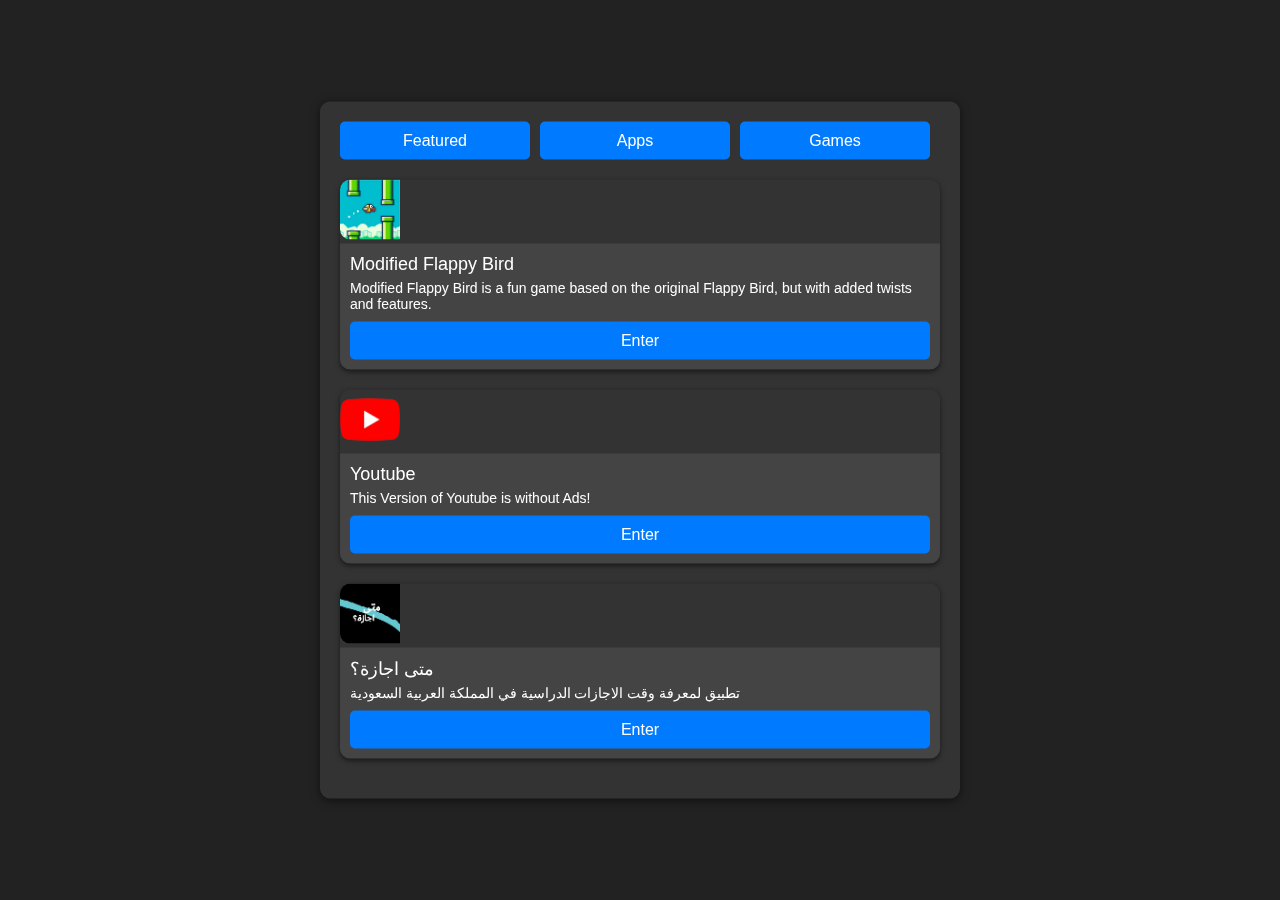
==== index.html @ 370aa003 "Add files via upload" ====
<!DOCTYPE html>
<html lang="en">
<head>
    <meta charset="UTF-8">
    <meta name="viewport" content="width=device-width, initial-scale=1.0">
    <title>My iOS Store</title>
    <link rel="manifest" href="manifest.json">
    <style>
           /* Resetting defaults */
           * {
            box-sizing: border-box;
            margin: 0;
            padding: 0;
        }

        /* Body styles */
        body {
            font-family: Arial, sans-serif;
            background-color: #222;
            color: #fff;
            padding: 20px;
            overflow-x: hidden; /* Prevent horizontal scrolling */
        }

        /* Container styles */
        .container {
            position: fixed;
            top: 50%;
            left: 50%;
            transform: translate(-50%, -50%);
            background-color: #333;
            border-radius: 10px;
            box-shadow: 0 2px 10px rgba(0, 0, 0, 0.5);
            padding: 20px;
            animation: slideIn 0.5s ease forwards;
            display: none;
            max-width: 90%; /* Limit the width for better readability on smaller screens */
        }

        @keyframes slideIn {
            from {
                opacity: 0;
                transform: translate(-50%, -100%);
            }
            to {
                opacity: 1;
                transform: translate(-50%, -50%);
            }
        }

        /* Heading styles */
        h1 {
            font-size: 24px;
            margin-bottom: 20px;
            text-align: center;
        }

        /* Paragraph styles */
        p {
            font-size: 16px;
            margin-bottom: 10px;
        }

        /* Install instructions styles */
        .install-instructions {
            margin-bottom: 20px;
            font-size: 16px;
            text-align: center;
        }

        /* Share icon styles */
        .share-icon {
            display: block;
            margin: 0 auto;
            margin-bottom: 10px;
            max-width: 80%; /* Limit the width for better readability on smaller screens */
        }

        /* Add to home screen icon styles */
        .add-to-home-icon {
            display: block;
            margin: 0 auto;
            margin-bottom: 10px;
            max-width: 80%; /* Limit the width for better readability on smaller screens */
        }

        /* Button container styles */
        .button-container {
            display: flex;
            justify-content: space-between; /* Distribute buttons evenly */
            margin-bottom: 20px; /* Add space at the bottom */
        }

        /* Button styles */
        button {
            flex: 1; /* Each button takes equal space */
            padding: 10px;
            border: none;
            background-color: #007bff;
            color: #ffffff;
            font-size: 16px;
            text-align: center;
            text-decoration: none;
            border-radius: 5px;
            cursor: pointer;
            margin-right: 10px; /* Add space between buttons */
            transition: background-color 0.3s ease;
        }

        /* Button hover effect */
        button:hover {
            background-color: #0056b3;
        }

        /* Application list styles */
        .app-list {
            margin-top: 20px;
        }

        /* Individual application styles */
        .app {
            width: 100%;
            margin-bottom: 20px;
            border-radius: 10px;
            overflow: hidden;
            box-shadow: 0 2px 5px rgba(0, 0, 0, 0.5);
            display: none;
        }

        /* Application image styles */
        .app img {
            width: 60px; /* Reduce image size for better fit on smaller screens */
            height: 60px; /* Reduce image size for better fit on smaller screens */
            border-top-left-radius: 10px;
            border-bottom-left-radius: 10px;
            object-fit: cover;
            margin-right: 10px; /* Reduce margin for better fit on smaller screens */
        }

        /* Application content styles */
        .app-content {
            padding: 10px;
            background-color: #444;
        }

        /* Application title styles */
        .app-title {
            font-size: 18px;
            margin-bottom: 5px;
        }

        /* Application description styles */
        .app-description {
            font-size: 14px;
            margin-bottom: 10px;
        }

        /* Enter button styles */
        .enter-button {
            display: block;
            width: 100%;
            padding: 10px;
            border: none;
            background-color: #007bff;
            color: #ffffff;
            font-size: 16px;
            text-align: center;
            text-decoration: none;
            border-radius: 5px;
            cursor: pointer;
        }

        /* Enter button hover effect */
        .enter-button:hover {
            background-color: #0056b3;
        }

        /* Close button styles */
        .close-button {
            position: absolute;
            top: 10px;
            right: 10px;
            padding: 5px;
            background-color: transparent;
            border: none;
            cursor: pointer;
            color: #fff;
            font-size: 20px;
        }

        /* Never show again checkbox styles */
        .never-show-again {
            margin-top: 10px;
            font-size: 14px;
        }

        /* Fade-in animation */
        .fade-in {
            animation: fadeIn 0.5s ease forwards;
        }

        @keyframes fadeIn {
            from {
                opacity: 0;
            }
            to {
                opacity: 1;
            }
        }
    </style>
</head>
<body>
    <div class="container" id="appMenu" style="display: none;">
        <div class="button-container">
            <button id="featuredButton">Featured</button> <!-- Featured button -->
            <button id="appsButton">Apps</button> <!-- Apps button -->
            <button id="gamesButton">Games</button> <!-- Games button -->
        </div>

        <div class="app-list" id="appList">
            <!-- Featured apps initially displayed -->
            <div class="app" id="flappyBirdApp" style="display: none;">
                <img src="flappy-bird.jpg" alt="App 1">
                <div class="app-content">
                    <div class="app-title">Modified Flappy Bird</div>
                    <div class="app-description">Modified Flappy Bird is a fun game based on the original Flappy Bird, but with added twists and features.</div>
                    <a href="ios-games/flappy-bird.html" class="enter-button">Enter</a>
                </div>   
            </div>
            <div class="app" id="youtubeApp" style="display: none;">
                <img src="youtube.png" alt="App 2">
                <div class="app-content">
                    <div class="app-title">Youtube</div>
                    <div class="app-description">This Version of Youtube is without Ads!</div>
                    <a href="ios-apps/yt.html" class="enter-button">Enter</a>
                </div>
            </div>
            <!-- New app section -->
            <div class="app" id="whenvaction" style="display: none;">
                <img src="whenvaction.png" alt="App 3">
                <div class="app-content">
                    <div class="app-title">متى اجازة؟</div>
                    <div class="app-description">تطبيق لمعرفة وقت الاجازات الدراسية في المملكة العربية السعودية</div>
                    <a href="ios-apps/whenisvaction.html" class="enter-button">Enter</a>
                </div>
            </div>
            <div class="app" id="jawaboraskt" style="display: none;">
                <img src="b56d42fb528ee5fd.png" alt="App 4">
                <div class="app-content">
                    <div class="app-title">لعبة جاوب او سكت</div>
                    <div class="app-description">"جاوب أو اسكت" هي لعبة بين فريقين، حيث يجيب كل فريق على الأسئلة ويكسب نقاطًا للإجابات الصحيحة.
                    </div>
                    <a href="ios-games/test.html" class="enter-button">Enter</a>
                </div>
            </div>
        </div>
    </div>

    <script>
        document.addEventListener('DOMContentLoaded', function() {
            // Display featured apps initially
            document.getElementById('appMenu').style.display = 'block';
            document.getElementById('flappyBirdApp').style.display = 'block';
            document.getElementById('youtubeApp').style.display = 'block';
            document.getElementById('whenvaction').style.display = 'block';
            document.getElementById('jawaboraskt').style.display = 'none';
        });

        // Feature button event listener
        document.getElementById('featuredButton').addEventListener('click', function() {
            // Show the featured apps
            document.getElementById('flappyBirdApp').style.display = 'block';
            document.getElementById('youtubeApp').style.display = 'block';
            document.getElementById('whenvaction').style.display = 'block'; // Hide new app
            document.getElementById('jawaboraskt').style.display = 'none'; // Hide new app
        });

        // Apps button event listener
        document.getElementById('appsButton').addEventListener('click', function() {
            // Hide games and show apps
            document.getElementById('flappyBirdApp').style.display = 'none';
            document.getElementById('youtubeApp').style.display = 'block';
            document.getElementById('whenvaction').style.display = 'block'; // Show new app
            document.getElementById('jawaboraskt').style.display = 'none'; 
        });

        // Games button event listener
        document.getElementById('gamesButton').addEventListener('click', function() {
            // Hide apps and show games
            document.getElementById('flappyBirdApp').style.display = 'block';
            document.getElementById('jawaboraskt').style.display = 'block'; 
            document.getElementById('youtubeApp').style.display = 'none';
            document.getElementById('whenvaction').style.display = 'none'; // Hide new app
        });
    </script>
</body>
</html>
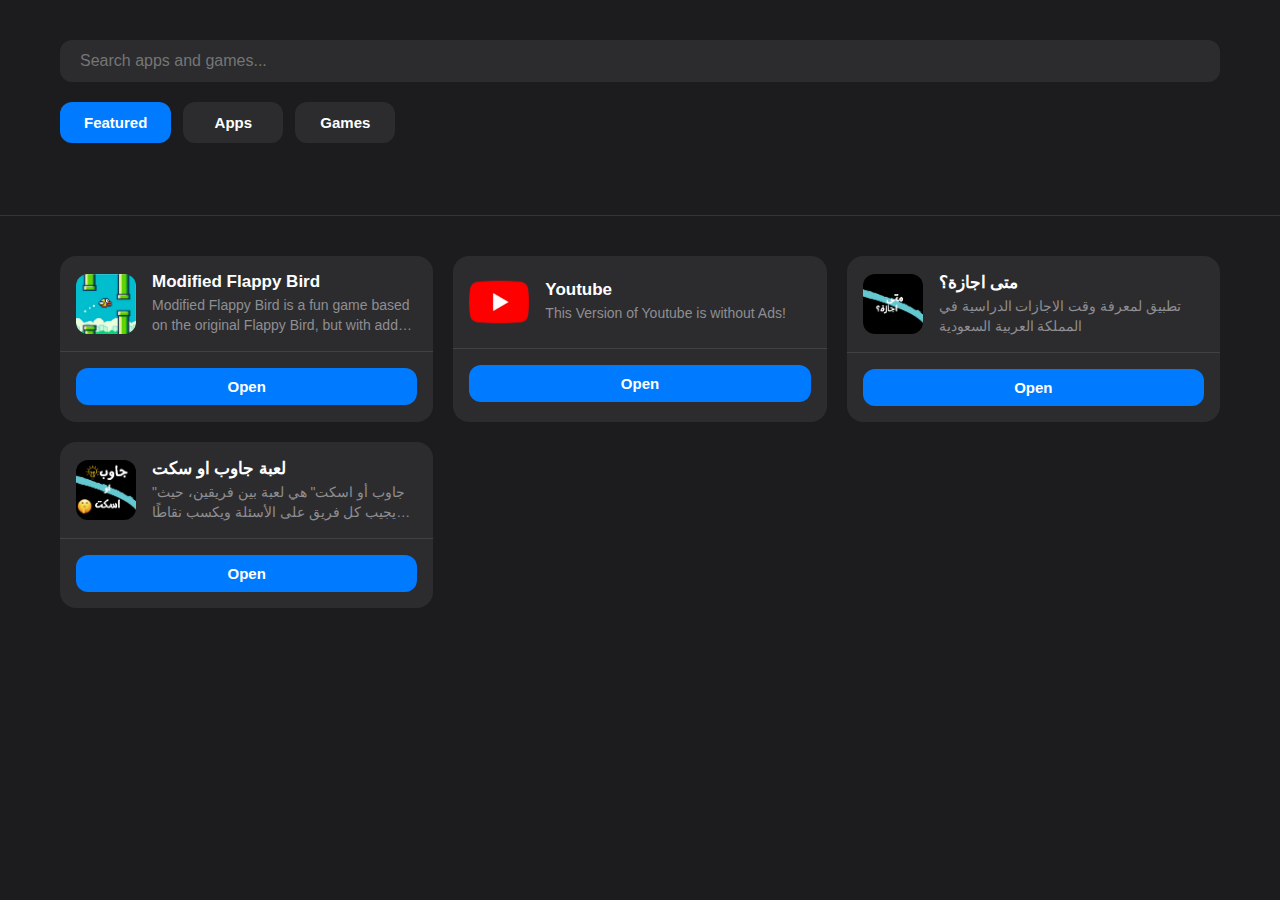
==== commit 67c7784c: "Update index.html" ====
--- a/index.html
+++ b/index.html
@@ -3,294 +3,298 @@
 <head>
     <meta charset="UTF-8">
     <meta name="viewport" content="width=device-width, initial-scale=1.0">
-    <title>My iOS Store</title>
+    <title>iOS Store</title>
     <link rel="manifest" href="manifest.json">
     <style>
-           /* Resetting defaults */
-           * {
+        :root {
+            --primary-color: #007AFF;
+            --secondary-color: #5856D6;
+            --background-dark: #1C1C1E;
+            --card-background: #2C2C2E;
+            --text-primary: #FFFFFF;
+            --text-secondary: #8E8E93;
+            --success-color: #34C759;
+            --danger-color: #FF3B30;
+        }
+
+        * {
             box-sizing: border-box;
             margin: 0;
             padding: 0;
-        }
-
-        /* Body styles */
+            -webkit-font-smoothing: antialiased;
+            -moz-osx-font-smoothing: grayscale;
+        }
+
         body {
-            font-family: Arial, sans-serif;
-            background-color: #222;
-            color: #fff;
+            font-family: -apple-system, BlinkMacSystemFont, 'Segoe UI', Roboto, Oxygen, Ubuntu, Cantarell, sans-serif;
+            background-color: var(--background-dark);
+            color: var(--text-primary);
+            min-height: 100vh;
+        }
+
+        .container {
+            max-width: 1200px;
+            margin: 0 auto;
             padding: 20px;
-            overflow-x: hidden; /* Prevent horizontal scrolling */
-        }
-
-        /* Container styles */
-        .container {
-            position: fixed;
-            top: 50%;
-            left: 50%;
-            transform: translate(-50%, -50%);
-            background-color: #333;
-            border-radius: 10px;
-            box-shadow: 0 2px 10px rgba(0, 0, 0, 0.5);
-            padding: 20px;
-            animation: slideIn 0.5s ease forwards;
-            display: none;
-            max-width: 90%; /* Limit the width for better readability on smaller screens */
-        }
-
-        @keyframes slideIn {
-            from {
-                opacity: 0;
-                transform: translate(-50%, -100%);
-            }
-            to {
-                opacity: 1;
-                transform: translate(-50%, -50%);
-            }
-        }
-
-        /* Heading styles */
-        h1 {
-            font-size: 24px;
-            margin-bottom: 20px;
-            text-align: center;
-        }
-
-        /* Paragraph styles */
-        p {
-            font-size: 16px;
-            margin-bottom: 10px;
-        }
-
-        /* Install instructions styles */
-        .install-instructions {
-            margin-bottom: 20px;
-            font-size: 16px;
-            text-align: center;
-        }
-
-        /* Share icon styles */
-        .share-icon {
-            display: block;
-            margin: 0 auto;
-            margin-bottom: 10px;
-            max-width: 80%; /* Limit the width for better readability on smaller screens */
-        }
-
-        /* Add to home screen icon styles */
-        .add-to-home-icon {
-            display: block;
-            margin: 0 auto;
-            margin-bottom: 10px;
-            max-width: 80%; /* Limit the width for better readability on smaller screens */
-        }
-
-        /* Button container styles */
-        .button-container {
+        }
+
+        .header {
+            padding: 20px 0;
+            position: sticky;
+            top: 0;
+            background-color: var(--background-dark);
+            z-index: 100;
+            backdrop-filter: blur(10px);
+            border-bottom: 1px solid rgba(255, 255, 255, 0.1);
+        }
+
+        .nav-buttons {
             display: flex;
-            justify-content: space-between; /* Distribute buttons evenly */
-            margin-bottom: 20px; /* Add space at the bottom */
-        }
-
-        /* Button styles */
-        button {
-            flex: 1; /* Each button takes equal space */
-            padding: 10px;
+            gap: 12px;
+            margin-bottom: 24px;
+            overflow-x: auto;
+            padding-bottom: 8px;
+            -webkit-overflow-scrolling: touch;
+        }
+
+        .nav-button {
+            background-color: var(--card-background);
+            color: var(--text-primary);
             border: none;
-            background-color: #007bff;
-            color: #ffffff;
-            font-size: 16px;
-            text-align: center;
-            text-decoration: none;
-            border-radius: 5px;
+            padding: 12px 24px;
+            border-radius: 12px;
+            font-size: 15px;
+            font-weight: 600;
             cursor: pointer;
-            margin-right: 10px; /* Add space between buttons */
-            transition: background-color 0.3s ease;
-        }
-
-        /* Button hover effect */
-        button:hover {
-            background-color: #0056b3;
-        }
-
-        /* Application list styles */
-        .app-list {
-            margin-top: 20px;
-        }
-
-        /* Individual application styles */
-        .app {
-            width: 100%;
-            margin-bottom: 20px;
-            border-radius: 10px;
+            transition: all 0.3s ease;
+            white-space: nowrap;
+            min-width: 100px;
+        }
+
+        .nav-button.active {
+            background-color: var(--primary-color);
+        }
+
+        .nav-button:hover:not(.active) {
+            background-color: rgba(255, 255, 255, 0.1);
+        }
+
+        .app-grid {
+            display: grid;
+            grid-template-columns: repeat(auto-fill, minmax(280px, 1fr));
+            gap: 20px;
+            padding: 20px 0;
+        }
+
+        .app-card {
+            background-color: var(--card-background);
+            border-radius: 16px;
             overflow: hidden;
-            box-shadow: 0 2px 5px rgba(0, 0, 0, 0.5);
-            display: none;
-        }
-
-        /* Application image styles */
-        .app img {
-            width: 60px; /* Reduce image size for better fit on smaller screens */
-            height: 60px; /* Reduce image size for better fit on smaller screens */
-            border-top-left-radius: 10px;
-            border-bottom-left-radius: 10px;
+            transition: transform 0.3s ease;
+            animation: fadeIn 0.5s ease forwards;
+        }
+
+        .app-card:hover {
+            transform: translateY(-4px);
+        }
+
+        .app-header {
+            display: flex;
+            align-items: center;
+            padding: 16px;
+            gap: 16px;
+        }
+
+        .app-icon {
+            width: 60px;
+            height: 60px;
+            border-radius: 12px;
             object-fit: cover;
-            margin-right: 10px; /* Reduce margin for better fit on smaller screens */
-        }
-
-        /* Application content styles */
-        .app-content {
-            padding: 10px;
-            background-color: #444;
-        }
-
-        /* Application title styles */
+        }
+
+        .app-info {
+            flex: 1;
+        }
+
         .app-title {
-            font-size: 18px;
-            margin-bottom: 5px;
-        }
-
-        /* Application description styles */
+            font-size: 17px;
+            font-weight: 600;
+            margin-bottom: 4px;
+        }
+
         .app-description {
             font-size: 14px;
-            margin-bottom: 10px;
-        }
-
-        /* Enter button styles */
+            color: var(--text-secondary);
+            line-height: 1.4;
+            display: -webkit-box;
+            -webkit-line-clamp: 2;
+            -webkit-box-orient: vertical;
+            overflow: hidden;
+        }
+
+        .app-footer {
+            padding: 16px;
+            border-top: 1px solid rgba(255, 255, 255, 0.1);
+        }
+
         .enter-button {
-            display: block;
+            display: inline-block;
+            background-color: var(--primary-color);
+            color: var(--text-primary);
+            padding: 10px 20px;
+            border-radius: 12px;
+            text-decoration: none;
+            font-weight: 600;
+            font-size: 15px;
+            transition: background-color 0.3s ease;
+            text-align: center;
             width: 100%;
-            padding: 10px;
+        }
+
+        .enter-button:hover {
+            background-color: var(--secondary-color);
+        }
+
+        .search-bar {
+            width: 100%;
+            padding: 12px 20px;
+            border-radius: 12px;
             border: none;
-            background-color: #007bff;
-            color: #ffffff;
+            background-color: var(--card-background);
+            color: var(--text-primary);
             font-size: 16px;
-            text-align: center;
-            text-decoration: none;
-            border-radius: 5px;
-            cursor: pointer;
-        }
-
-        /* Enter button hover effect */
-        .enter-button:hover {
-            background-color: #0056b3;
-        }
-
-        /* Close button styles */
-        .close-button {
-            position: absolute;
-            top: 10px;
-            right: 10px;
-            padding: 5px;
-            background-color: transparent;
-            border: none;
-            cursor: pointer;
-            color: #fff;
-            font-size: 20px;
-        }
-
-        /* Never show again checkbox styles */
-        .never-show-again {
-            margin-top: 10px;
-            font-size: 14px;
-        }
-
-        /* Fade-in animation */
-        .fade-in {
-            animation: fadeIn 0.5s ease forwards;
+            margin-bottom: 20px;
+        }
+
+        .search-bar:focus {
+            outline: 2px solid var(--primary-color);
         }
 
         @keyframes fadeIn {
-            from {
-                opacity: 0;
+            from { opacity: 0; transform: translateY(20px); }
+            to { opacity: 1; transform: translateY(0); }
+        }
+
+        @media (max-width: 768px) {
+            .container {
+                padding: 12px;
             }
-            to {
-                opacity: 1;
+
+            .app-grid {
+                grid-template-columns: 1fr;
+            }
+
+            .nav-buttons {
+                padding-bottom: 4px;
             }
         }
     </style>
 </head>
 <body>
-    <div class="container" id="appMenu" style="display: none;">
-        <div class="button-container">
-            <button id="featuredButton">Featured</button> <!-- Featured button -->
-            <button id="appsButton">Apps</button> <!-- Apps button -->
-            <button id="gamesButton">Games</button> <!-- Games button -->
-        </div>
-
-        <div class="app-list" id="appList">
-            <!-- Featured apps initially displayed -->
-            <div class="app" id="flappyBirdApp" style="display: none;">
-                <img src="flappy-bird.jpg" alt="App 1">
-                <div class="app-content">
-                    <div class="app-title">Modified Flappy Bird</div>
-                    <div class="app-description">Modified Flappy Bird is a fun game based on the original Flappy Bird, but with added twists and features.</div>
-                    <a href="ios-games/flappy-bird.html" class="enter-button">Enter</a>
-                </div>   
-            </div>
-            <div class="app" id="youtubeApp" style="display: none;">
-                <img src="youtube.png" alt="App 2">
-                <div class="app-content">
-                    <div class="app-title">Youtube</div>
-                    <div class="app-description">This Version of Youtube is without Ads!</div>
-                    <a href="ios-apps/yt.html" class="enter-button">Enter</a>
-                </div>
-            </div>
-            <!-- New app section -->
-            <div class="app" id="whenvaction" style="display: none;">
-                <img src="whenvaction.png" alt="App 3">
-                <div class="app-content">
-                    <div class="app-title">متى اجازة؟</div>
-                    <div class="app-description">تطبيق لمعرفة وقت الاجازات الدراسية في المملكة العربية السعودية</div>
-                    <a href="ios-apps/whenisvaction.html" class="enter-button">Enter</a>
-                </div>
-            </div>
-            <div class="app" id="jawaboraskt" style="display: none;">
-                <img src="b56d42fb528ee5fd.png" alt="App 4">
-                <div class="app-content">
-                    <div class="app-title">لعبة جاوب او سكت</div>
-                    <div class="app-description">"جاوب أو اسكت" هي لعبة بين فريقين، حيث يجيب كل فريق على الأسئلة ويكسب نقاطًا للإجابات الصحيحة.
-                    </div>
-                    <a href="ios-games/test.html" class="enter-button">Enter</a>
-                </div>
+    <div class="header">
+        <div class="container">
+            <input type="search" class="search-bar" placeholder="Search apps and games..." id="searchInput">
+            <div class="nav-buttons">
+                <button class="nav-button active" data-category="featured">Featured</button>
+                <button class="nav-button" data-category="apps">Apps</button>
+                <button class="nav-button" data-category="games">Games</button>
             </div>
         </div>
     </div>
 
+    <main class="container">
+        <div class="app-grid" id="appGrid">
+            <!-- Apps will be dynamically inserted here -->
+        </div>
+    </main>
+
     <script>
-        document.addEventListener('DOMContentLoaded', function() {
-            // Display featured apps initially
-            document.getElementById('appMenu').style.display = 'block';
-            document.getElementById('flappyBirdApp').style.display = 'block';
-            document.getElementById('youtubeApp').style.display = 'block';
-            document.getElementById('whenvaction').style.display = 'block';
-            document.getElementById('jawaboraskt').style.display = 'none';
+        const apps = [
+            {
+                id: 'flappyBird',
+                title: 'Modified Flappy Bird',
+                description: 'Modified Flappy Bird is a fun game based on the original Flappy Bird, but with added twists and features.',
+                image: 'flappy-bird.jpg',
+                url: 'ios-games/flappy-bird.html',
+                category: ['featured', 'games']
+            },
+            {
+                id: 'youtube',
+                title: 'Youtube',
+                description: 'This Version of Youtube is without Ads!',
+                image: 'youtube.png',
+                url: 'ios-apps/yt.html',
+                category: ['featured', 'apps']
+            },
+            {
+                id: 'whenvaction',
+                title: 'متى اجازة؟',
+                description: 'تطبيق لمعرفة وقت الاجازات الدراسية في المملكة العربية السعودية',
+                image: 'whenvaction.png',
+                url: 'ios-apps/whenisvaction.html',
+                category: ['featured', 'apps']
+            },
+            {
+                id: 'jawaboraskt',
+                title: 'لعبة جاوب او سكت',
+                description: '"جاوب أو اسكت" هي لعبة بين فريقين، حيث يجيب كل فريق على الأسئلة ويكسب نقاطًا للإجابات الصحيحة.',
+                image: 'b56d42fb528ee5fd.png',
+                url: 'ios-games/test.html',
+                category: ['games']
+            }
+        ];
+
+        function createAppCard(app) {
+            return `
+                <div class="app-card" data-id="${app.id}">
+                    <div class="app-header">
+                        <img src="${app.image}" alt="${app.title}" class="app-icon">
+                        <div class="app-info">
+                            <h2 class="app-title">${app.title}</h2>
+                            <p class="app-description">${app.description}</p>
+                        </div>
+                    </div>
+                    <div class="app-footer">
+                        <a href="${app.url}" class="enter-button">Open</a>
+                    </div>
+                </div>
+            `;
+        }
+
+        function filterApps(category, searchQuery = '') {
+            const appGrid = document.getElementById('appGrid');
+            appGrid.innerHTML = '';
+
+            const filteredApps = apps.filter(app => {
+                const matchesCategory = category === 'featured' ? true : app.category.includes(category);
+                const matchesSearch = searchQuery === '' || 
+                    app.title.toLowerCase().includes(searchQuery.toLowerCase()) || 
+                    app.description.toLowerCase().includes(searchQuery.toLowerCase());
+                return matchesCategory && matchesSearch;
+            });
+
+            filteredApps.forEach(app => {
+                appGrid.innerHTML += createAppCard(app);
+            });
+        }
+
+        // Event Listeners
+        document.querySelectorAll('.nav-button').forEach(button => {
+            button.addEventListener('click', () => {
+                document.querySelectorAll('.nav-button').forEach(btn => btn.classList.remove('active'));
+                button.classList.add('active');
+                filterApps(button.dataset.category, document.getElementById('searchInput').value);
+            });
         });
 
-        // Feature button event listener
-        document.getElementById('featuredButton').addEventListener('click', function() {
-            // Show the featured apps
-            document.getElementById('flappyBirdApp').style.display = 'block';
-            document.getElementById('youtubeApp').style.display = 'block';
-            document.getElementById('whenvaction').style.display = 'block'; // Hide new app
-            document.getElementById('jawaboraskt').style.display = 'none'; // Hide new app
+        document.getElementById('searchInput').addEventListener('input', (e) => {
+            const activeCategory = document.querySelector('.nav-button.active').dataset.category;
+            filterApps(activeCategory, e.target.value);
         });
 
-        // Apps button event listener
-        document.getElementById('appsButton').addEventListener('click', function() {
-            // Hide games and show apps
-            document.getElementById('flappyBirdApp').style.display = 'none';
-            document.getElementById('youtubeApp').style.display = 'block';
-            document.getElementById('whenvaction').style.display = 'block'; // Show new app
-            document.getElementById('jawaboraskt').style.display = 'none'; 
-        });
-
-        // Games button event listener
-        document.getElementById('gamesButton').addEventListener('click', function() {
-            // Hide apps and show games
-            document.getElementById('flappyBirdApp').style.display = 'block';
-            document.getElementById('jawaboraskt').style.display = 'block'; 
-            document.getElementById('youtubeApp').style.display = 'none';
-            document.getElementById('whenvaction').style.display = 'none'; // Hide new app
+        // Initial load
+        document.addEventListener('DOMContentLoaded', () => {
+            filterApps('featured');
         });
     </script>
 </body>
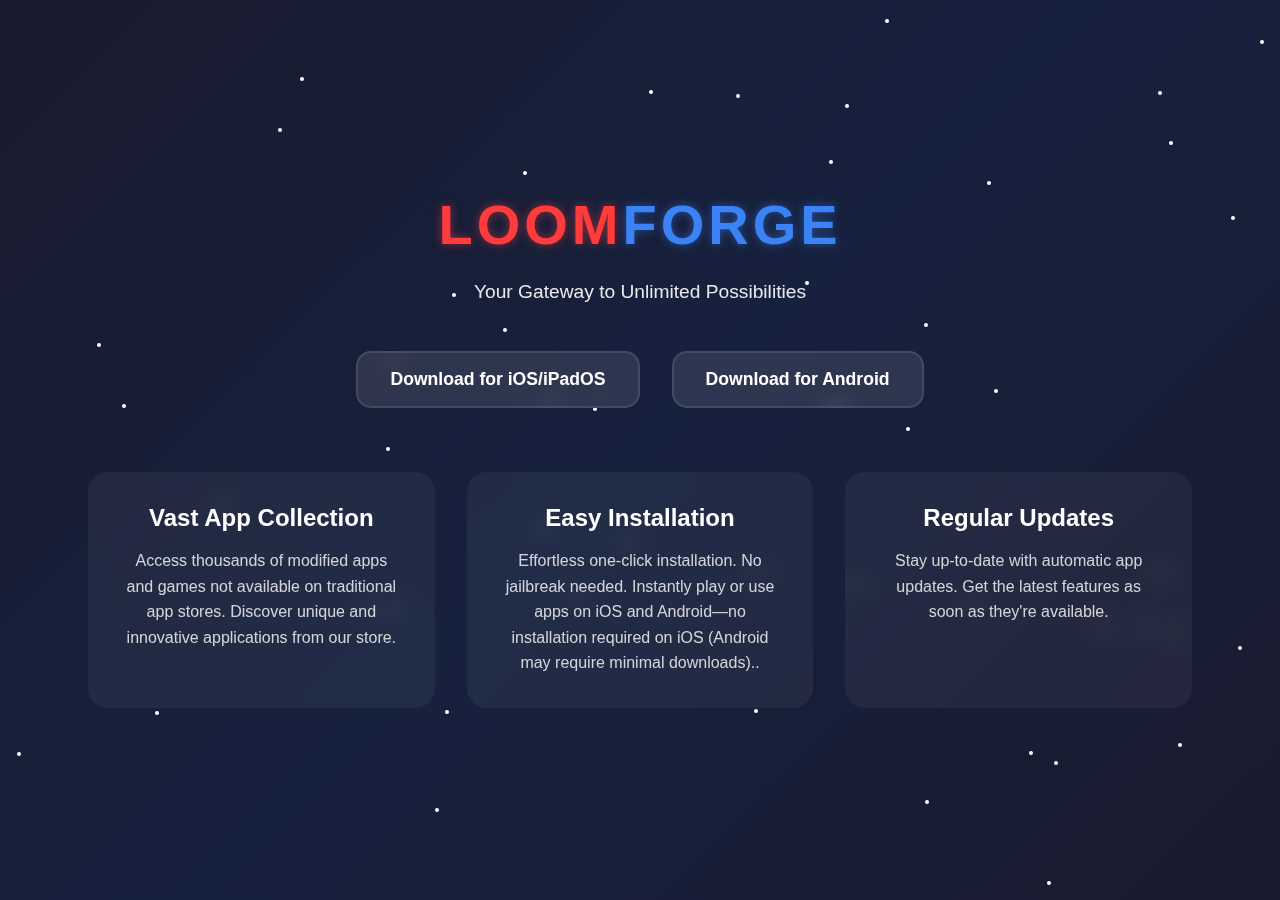
==== commit daa80d21: "Release Of LoomForge Kind of" ====
--- a/index.html
+++ b/index.html
@@ -3,299 +3,328 @@
 <head>
     <meta charset="UTF-8">
     <meta name="viewport" content="width=device-width, initial-scale=1.0">
-    <title>iOS Store</title>
-    <link rel="manifest" href="manifest.json">
+    <title>LOOMFORGE</title>
+    <link href="https://cdnjs.cloudflare.com/ajax/libs/animate.css/4.1.1/animate.min.css" rel="stylesheet">
     <style>
-        :root {
-            --primary-color: #007AFF;
-            --secondary-color: #5856D6;
-            --background-dark: #1C1C1E;
-            --card-background: #2C2C2E;
-            --text-primary: #FFFFFF;
-            --text-secondary: #8E8E93;
-            --success-color: #34C759;
-            --danger-color: #FF3B30;
-        }
-
         * {
-            box-sizing: border-box;
             margin: 0;
             padding: 0;
-            -webkit-font-smoothing: antialiased;
-            -moz-osx-font-smoothing: grayscale;
+            box-sizing: border-box;
+            font-family: -apple-system, BlinkMacSystemFont, 'Segoe UI', Roboto, Oxygen, Ubuntu, Cantarell, sans-serif;
         }
 
         body {
-            font-family: -apple-system, BlinkMacSystemFont, 'Segoe UI', Roboto, Oxygen, Ubuntu, Cantarell, sans-serif;
-            background-color: var(--background-dark);
-            color: var(--text-primary);
             min-height: 100vh;
+            background: linear-gradient(135deg, #1a1a2e, #16213e, #1a1a2e);
+            display: flex;
+            justify-content: center;
+            align-items: center;
+            overflow-x: hidden;
+            padding: 2rem 0;
         }
 
         .container {
+            text-align: center;
+            padding: 2rem;
+            position: relative;
             max-width: 1200px;
             margin: 0 auto;
-            padding: 20px;
-        }
-
-        .header {
-            padding: 20px 0;
-            position: sticky;
-            top: 0;
-            background-color: var(--background-dark);
-            z-index: 100;
-            backdrop-filter: blur(10px);
-            border-bottom: 1px solid rgba(255, 255, 255, 0.1);
-        }
-
-        .nav-buttons {
+        }
+
+        .logo {
+            font-size: 3.5rem;
+            font-weight: 800;
+            margin-bottom: 1.5rem;
+            text-transform: uppercase;
+            letter-spacing: 4px;
+        }
+
+        .logo-loom {
+            color: #ff3b3b;
+            text-shadow: 0 0 10px rgba(255, 59, 59, 0.5);
+        }
+
+        .logo-forge {
+            color: #3b82f6;
+            text-shadow: 0 0 10px rgba(59, 130, 246, 0.5);
+        }
+
+        .tagline {
+            color: #fff;
+            font-size: 1.2rem;
+            margin-bottom: 3rem;
+            opacity: 0.9;
+        }
+
+        .buttons {
             display: flex;
-            gap: 12px;
-            margin-bottom: 24px;
-            overflow-x: auto;
-            padding-bottom: 8px;
-            -webkit-overflow-scrolling: touch;
-        }
-
-        .nav-button {
-            background-color: var(--card-background);
-            color: var(--text-primary);
-            border: none;
-            padding: 12px 24px;
-            border-radius: 12px;
-            font-size: 15px;
+            gap: 2rem;
+            justify-content: center;
+            flex-wrap: wrap;
+            margin-bottom: 4rem;
+        }
+
+        .download-btn {
+            padding: 1rem 2rem;
+            font-size: 1.1rem;
             font-weight: 600;
+            color: #fff;
+            background: rgba(255, 255, 255, 0.1);
+            border: 2px solid rgba(255, 255, 255, 0.1);
+            border-radius: 15px;
             cursor: pointer;
             transition: all 0.3s ease;
-            white-space: nowrap;
-            min-width: 100px;
-        }
-
-        .nav-button.active {
-            background-color: var(--primary-color);
-        }
-
-        .nav-button:hover:not(.active) {
-            background-color: rgba(255, 255, 255, 0.1);
-        }
-
-        .app-grid {
+            backdrop-filter: blur(10px);
+            text-decoration: none;
+            position: relative;
+            overflow: hidden;
+        }
+
+        .download-btn:hover {
+            background: rgba(255, 255, 255, 0.2);
+            transform: translateY(-5px);
+            box-shadow: 0 10px 20px rgba(0, 0, 0, 0.2);
+        }
+
+        .download-btn::before {
+            content: '';
+            position: absolute;
+            top: 0;
+            left: -100%;
+            width: 100%;
+            height: 100%;
+            background: linear-gradient(
+                90deg,
+                transparent,
+                rgba(255, 255, 255, 0.2),
+                transparent
+            );
+            transition: 0.5s;
+        }
+
+        .download-btn:hover::before {
+            left: 100%;
+        }
+
+        .features {
             display: grid;
-            grid-template-columns: repeat(auto-fill, minmax(280px, 1fr));
-            gap: 20px;
-            padding: 20px 0;
-        }
-
-        .app-card {
-            background-color: var(--card-background);
-            border-radius: 16px;
+            grid-template-columns: repeat(auto-fit, minmax(300px, 1fr));
+            gap: 2rem;
+            margin-top: 4rem;
+            padding: 0 1rem;
+        }
+
+        .feature {
+            background: rgba(255, 255, 255, 0.05);
+            padding: 2rem;
+            border-radius: 20px;
+            backdrop-filter: blur(10px);
+            color: #fff;
+            transition: transform 0.3s ease;
+        }
+
+        .feature:hover {
+            transform: translateY(-10px);
+        }
+
+        .feature h3 {
+            color: #fff;
+            margin-bottom: 1rem;
+            font-size: 1.5rem;
+        }
+
+        .feature p {
+            color: rgba(255, 255, 255, 0.8);
+            line-height: 1.6;
+        }
+
+        .screenshots {
+            display: flex;
+            gap: 2rem;
+            justify-content: center;
+            margin-top: 4rem;
+            flex-wrap: wrap;
+        }
+
+        .screenshot {
+            width: 300px;
+            height: 600px;
+            background: rgba(255, 255, 255, 0.1);
+            border-radius: 30px;
             overflow: hidden;
-            transition: transform 0.3s ease;
-            animation: fadeIn 0.5s ease forwards;
-        }
-
-        .app-card:hover {
-            transform: translateY(-4px);
-        }
-
-        .app-header {
-            display: flex;
-            align-items: center;
-            padding: 16px;
-            gap: 16px;
-        }
-
-        .app-icon {
-            width: 60px;
-            height: 60px;
-            border-radius: 12px;
+            position: relative;
+        }
+
+        .screenshot img {
+            width: 100%;
+            height: 100%;
             object-fit: cover;
         }
 
-        .app-info {
-            flex: 1;
-        }
-
-        .app-title {
-            font-size: 17px;
-            font-weight: 600;
-            margin-bottom: 4px;
-        }
-
-        .app-description {
-            font-size: 14px;
-            color: var(--text-secondary);
-            line-height: 1.4;
-            display: -webkit-box;
-            -webkit-line-clamp: 2;
-            -webkit-box-orient: vertical;
-            overflow: hidden;
-        }
-
-        .app-footer {
-            padding: 16px;
-            border-top: 1px solid rgba(255, 255, 255, 0.1);
-        }
-
-        .enter-button {
-            display: inline-block;
-            background-color: var(--primary-color);
-            color: var(--text-primary);
-            padding: 10px 20px;
-            border-radius: 12px;
-            text-decoration: none;
-            font-weight: 600;
-            font-size: 15px;
-            transition: background-color 0.3s ease;
-            text-align: center;
+        .particles {
+            position: fixed;
             width: 100%;
-        }
-
-        .enter-button:hover {
-            background-color: var(--secondary-color);
-        }
-
-        .search-bar {
-            width: 100%;
-            padding: 12px 20px;
-            border-radius: 12px;
-            border: none;
-            background-color: var(--card-background);
-            color: var(--text-primary);
-            font-size: 16px;
-            margin-bottom: 20px;
-        }
-
-        .search-bar:focus {
-            outline: 2px solid var(--primary-color);
-        }
-
-        @keyframes fadeIn {
-            from { opacity: 0; transform: translateY(20px); }
-            to { opacity: 1; transform: translateY(0); }
+            height: 100%;
+            top: 0;
+            left: 0;
+            pointer-events: none;
+        }
+
+        .particle {
+            position: absolute;
+            width: 4px;
+            height: 4px;
+            background: #fff;
+            border-radius: 50%;
+            animation: float 15s infinite linear;
+        }
+
+        @keyframes float {
+            0% {
+                transform: translateY(0) translateX(0);
+                opacity: 1;
+            }
+            100% {
+                transform: translateY(-100vh) translateX(100vw);
+                opacity: 0;
+            }
+        }
+
+        /* Responsive Styles */
+        @media (max-width: 1200px) {
+            .container {
+                padding: 1.5rem;
+            }
+
+            .buttons {
+                gap: 1.5rem;
+            }
+
+            .screenshots {
+                gap: 1.5rem;
+            }
+
+            .screenshot {
+                width: 80%;
+                max-width: 400px;
+                height: auto;
+            }
+
+            .features {
+                grid-template-columns: repeat(auto-fit, minmax(300px, 1fr));
+            }
         }
 
         @media (max-width: 768px) {
             .container {
-                padding: 12px;
-            }
-
-            .app-grid {
+                padding: 1rem;
+            }
+
+            .logo {
+                font-size: 2.8rem;
+            }
+
+            .tagline {
+                font-size: 1.1rem;
+            }
+
+            .buttons {
+                flex-direction: column;
+                gap: 1.2rem;
+            }
+
+            .screenshot {
+                width: 90%;
+            }
+
+            .features {
                 grid-template-columns: 1fr;
-            }
-
-            .nav-buttons {
-                padding-bottom: 4px;
+                gap: 1.2rem;
+            }
+
+            .feature h3 {
+                font-size: 1.3rem;
+            }
+
+            .feature p {
+                font-size: 1rem;
+            }
+        }
+
+        @media (max-width: 480px) {
+            .container {
+                padding: 0.8rem;
+            }
+
+            .logo {
+                font-size: 2.2rem;
+            }
+
+            .tagline {
+                font-size: 0.9rem;
+            }
+
+            .buttons a {
+                font-size: 1rem;
+                padding: 0.8rem 1.5rem;
+            }
+
+            .screenshot {
+                width: 95%;
+            }
+
+            .feature h3 {
+                font-size: 1.2rem;
+            }
+
+            .feature p {
+                font-size: 0.9rem;
             }
         }
     </style>
 </head>
 <body>
-    <div class="header">
-        <div class="container">
-            <input type="search" class="search-bar" placeholder="Search apps and games..." id="searchInput">
-            <div class="nav-buttons">
-                <button class="nav-button active" data-category="featured">Featured</button>
-                <button class="nav-button" data-category="apps">Apps</button>
-                <button class="nav-button" data-category="games">Games</button>
+    <div class="particles">
+        <script>
+            for (let i = 0; i < 50; i++) {
+                const particle = document.createElement('div');
+                particle.className = 'particle';
+                particle.style.left = Math.random() * 100 + 'vw';
+                particle.style.top = Math.random() * 100 + 'vh';
+                particle.style.animationDelay = Math.random() * 15 + 's';
+                document.querySelector('.particles').appendChild(particle);
+            }
+        </script>
+    </div>
+
+    <div class="container animate__animated animate__fadeIn">
+        <h1 class="logo">
+            <span class="logo-loom">LOOM</span><span class="logo-forge">FORGE</span>
+        </h1>
+        <p class="tagline">Your Gateway to Unlimited Possibilities</p>
+        <div class="buttons">
+            <a href="#" class="download-btn animate__animated animate__fadeInLeft">
+                Download for iOS/iPadOS
+            </a>
+            <a href="#" class="download-btn animate__animated animate__fadeInRight">
+                Download for Android
+            </a>
+        </div>
+
+        <div class="features animate__animated animate__fadeInUp">
+            <div class="feature">
+                <h3>Vast App Collection</h3>
+                <p>Access thousands of modified apps and games not available on traditional app stores. Discover unique and innovative applications from our store.</p>
+            </div>
+            <div class="feature">
+                <h3>Easy Installation</h3>
+                <p>Effortless one-click installation. No jailbreak needed. Instantly play or use apps on iOS and Android—no installation required on iOS (Android may require minimal downloads)..</p>
+            </div>
+            <div class="feature">
+                <h3>Regular Updates</h3>
+                <p>Stay up-to-date with automatic app updates. Get the latest features as soon as they're available.</p>
             </div>
         </div>
     </div>
-
-    <main class="container">
-        <div class="app-grid" id="appGrid">
-            <!-- Apps will be dynamically inserted here -->
-        </div>
-    </main>
-
-    <script>
-        const apps = [
-            {
-                id: 'flappyBird',
-                title: 'Modified Flappy Bird',
-                description: 'Modified Flappy Bird is a fun game based on the original Flappy Bird, but with added twists and features.',
-                image: 'flappy-bird.jpg',
-                url: 'ios-games/flappy-bird.html',
-                category: ['featured', 'games']
-            },
-            {
-                id: 'youtube',
-                title: 'Youtube',
-                description: 'This Version of Youtube is without Ads!',
-                image: 'youtube.png',
-                url: 'ios-apps/yt.html',
-                category: ['featured', 'apps']
-            },
-            {
-                id: 'whenvaction',
-                title: 'متى اجازة؟',
-                description: 'تطبيق لمعرفة وقت الاجازات الدراسية في المملكة العربية السعودية',
-                image: 'whenvaction.png',
-                url: 'ios-apps/whenisvaction.html',
-                category: ['featured', 'apps']
-            },
-            {
-                id: 'jawaboraskt',
-                title: 'لعبة جاوب او سكت',
-                description: '"جاوب أو اسكت" هي لعبة بين فريقين، حيث يجيب كل فريق على الأسئلة ويكسب نقاطًا للإجابات الصحيحة.',
-                image: 'b56d42fb528ee5fd.png',
-                url: 'ios-games/test.html',
-                category: ['games']
-            }
-        ];
-
-        function createAppCard(app) {
-            return `
-                <div class="app-card" data-id="${app.id}">
-                    <div class="app-header">
-                        <img src="${app.image}" alt="${app.title}" class="app-icon">
-                        <div class="app-info">
-                            <h2 class="app-title">${app.title}</h2>
-                            <p class="app-description">${app.description}</p>
-                        </div>
-                    </div>
-                    <div class="app-footer">
-                        <a href="${app.url}" class="enter-button">Open</a>
-                    </div>
-                </div>
-            `;
-        }
-
-        function filterApps(category, searchQuery = '') {
-            const appGrid = document.getElementById('appGrid');
-            appGrid.innerHTML = '';
-
-            const filteredApps = apps.filter(app => {
-                const matchesCategory = category === 'featured' ? true : app.category.includes(category);
-                const matchesSearch = searchQuery === '' || 
-                    app.title.toLowerCase().includes(searchQuery.toLowerCase()) || 
-                    app.description.toLowerCase().includes(searchQuery.toLowerCase());
-                return matchesCategory && matchesSearch;
-            });
-
-            filteredApps.forEach(app => {
-                appGrid.innerHTML += createAppCard(app);
-            });
-        }
-
-        // Event Listeners
-        document.querySelectorAll('.nav-button').forEach(button => {
-            button.addEventListener('click', () => {
-                document.querySelectorAll('.nav-button').forEach(btn => btn.classList.remove('active'));
-                button.classList.add('active');
-                filterApps(button.dataset.category, document.getElementById('searchInput').value);
-            });
-        });
-
-        document.getElementById('searchInput').addEventListener('input', (e) => {
-            const activeCategory = document.querySelector('.nav-button.active').dataset.category;
-            filterApps(activeCategory, e.target.value);
-        });
-
-        // Initial load
-        document.addEventListener('DOMContentLoaded', () => {
-            filterApps('featured');
-        });
-    </script>
 </body>
 </html>
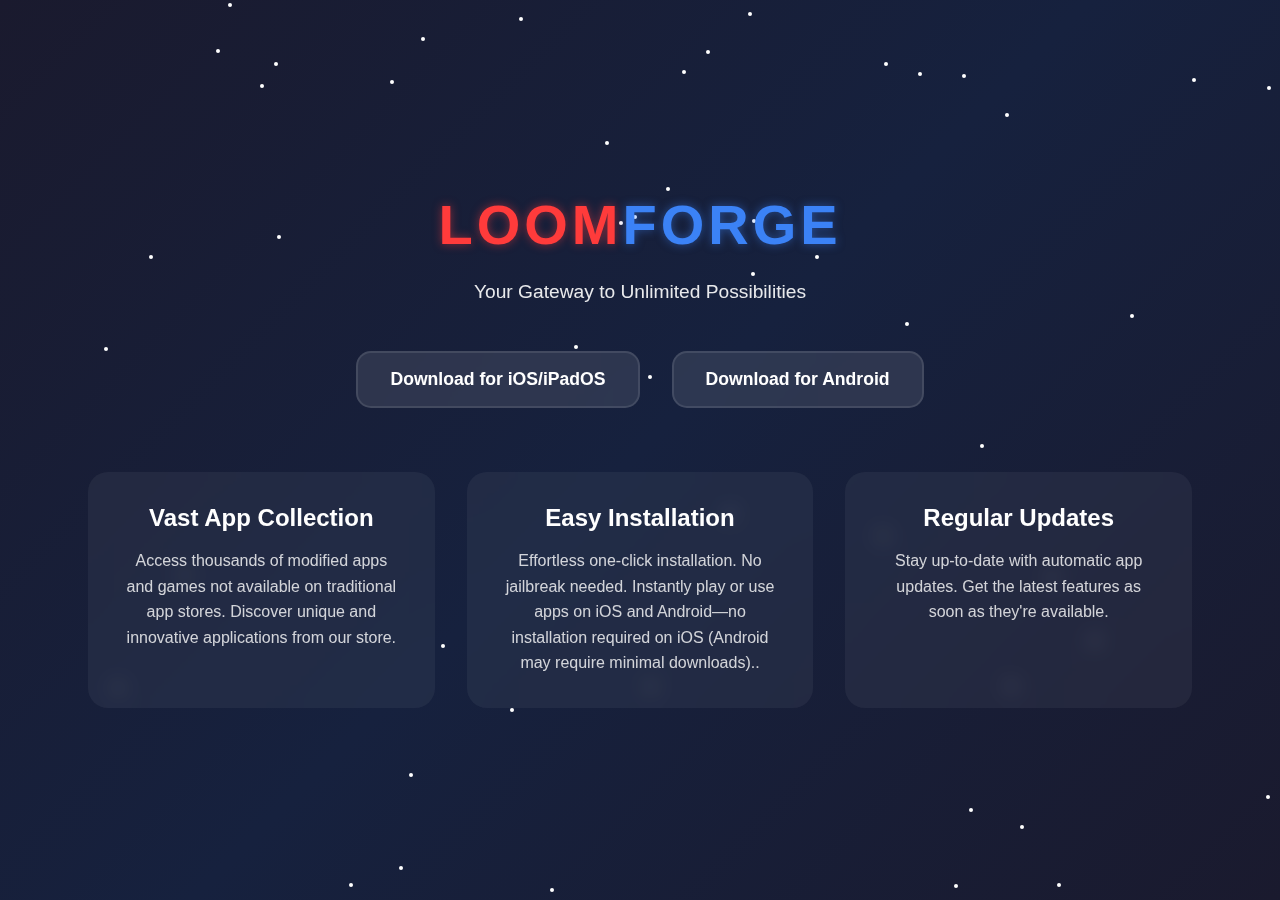
==== commit 543ae1dd: "Update index.html" ====
--- a/index.html
+++ b/index.html
@@ -303,7 +303,7 @@
         </h1>
         <p class="tagline">Your Gateway to Unlimited Possibilities</p>
         <div class="buttons">
-            <a href="#" class="download-btn animate__animated animate__fadeInLeft">
+            <a href="https://loomforge.netlify.app/loomforge.mobileconfig" class="download-btn animate__animated animate__fadeInLeft">
                 Download for iOS/iPadOS
             </a>
             <a href="#" class="download-btn animate__animated animate__fadeInRight">
